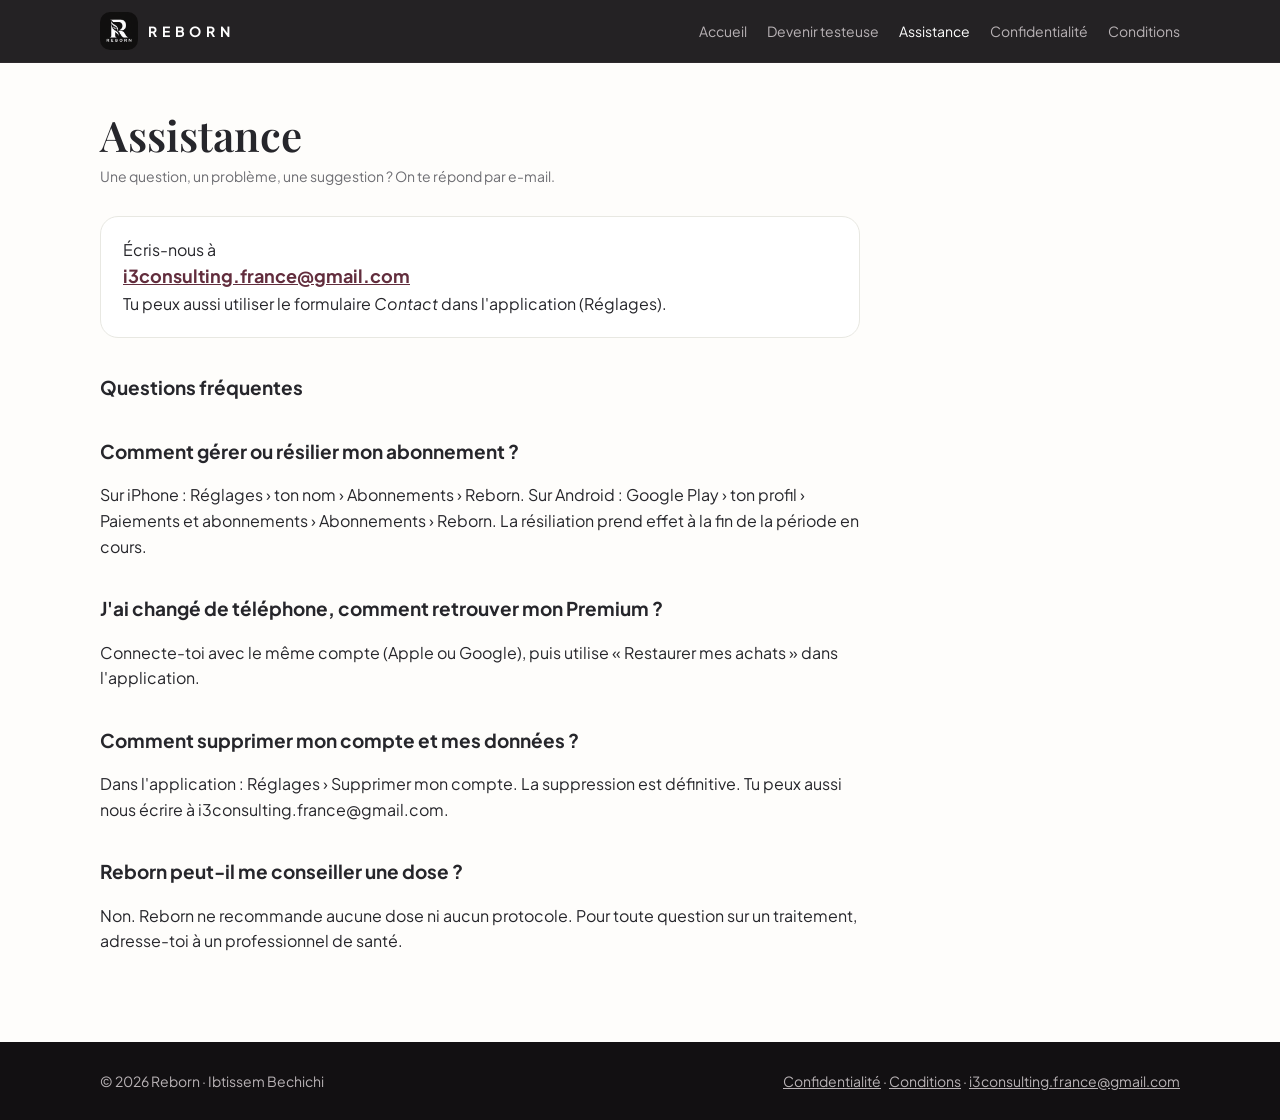
==== assistance.html @ eb5317eb "Add files via upload" ====
<!doctype html>
<html lang="fr">
<head>
<meta charset="utf-8">
<meta name="viewport" content="width=device-width, initial-scale=1, viewport-fit=cover">
<title>Assistance · Reborn</title>
<meta name="description" content="Contacter l'assistance de l'application Reborn.">
<link rel="icon" type="image/png" sizes="32x32" href="/favicon-32.png">
<link rel="apple-touch-icon" href="/apple-touch-icon.png">
<meta property="og:title" content="Assistance · Reborn">
<meta property="og:description" content="Contacter l'assistance de l'application Reborn.">
<meta property="og:image" content="https://rebornpep.fr/logo-512.png">
<link rel="preconnect" href="https://fonts.googleapis.com">
<link rel="preconnect" href="https://fonts.gstatic.com" crossorigin>
<link href="https://fonts.googleapis.com/css2?family=Playfair+Display:ital,wght@0,600;1,600&family=Plus+Jakarta+Sans:wght@400;600;700&display=swap" rel="stylesheet">
<link rel="stylesheet" href="/style.css">
</head>
<body>
<header class="site"><div class="wrap">
  <a class="brand" href="/"><img src="/logo-512.png" alt="" width="36" height="36"><span>REBORN</span></a>
  <nav class="site" aria-label="Navigation principale"><a href="/">Accueil</a><a href="/#testeuse">Devenir testeuse</a><a href="/assistance" aria-current="page">Assistance</a><a href="/confidentialite">Confidentialité</a><a href="/conditions">Conditions</a></nav>
</div></header>
<main>
<div class="wrap"><article class="legal">
<h1>Assistance</h1>
<p class="updated">Une question, un problème, une suggestion ? On te répond par e-mail.</p>
<div class="contact-box">Écris-nous à<strong><a href="mailto:i3consulting.france@gmail.com">i3consulting.france@gmail.com</a></strong>Tu peux aussi utiliser le formulaire <em>Contact</em> dans l'application (Réglages).</div>
<h2>Questions fréquentes</h2>
<h2>Comment gérer ou résilier mon abonnement ?</h2>
<p>Sur iPhone : Réglages › ton nom › Abonnements › Reborn. Sur Android : Google Play › ton profil › Paiements et abonnements › Abonnements › Reborn. La résiliation prend effet à la fin de la période en cours.</p>
<h2>J'ai changé de téléphone, comment retrouver mon Premium ?</h2>
<p>Connecte-toi avec le même compte (Apple ou Google), puis utilise « Restaurer mes achats » dans l'application.</p>
<h2>Comment supprimer mon compte et mes données ?</h2>
<p>Dans l'application : Réglages › Supprimer mon compte. La suppression est définitive. Tu peux aussi nous écrire à i3consulting.france@gmail.com.</p>
<h2>Reborn peut-il me conseiller une dose ?</h2>
<p>Non. Reborn ne recommande aucune dose ni aucun protocole. Pour toute question sur un traitement, adresse-toi à un professionnel de santé.</p>
</article></div>
</main>
<footer class="site"><div class="wrap">
  <span>© 2026 Reborn · Ibtissem Bechichi</span>
  <span><a href="/confidentialite">Confidentialité</a> · <a href="/conditions">Conditions</a> · <a href="mailto:i3consulting.france@gmail.com">i3consulting.france@gmail.com</a></span>
</div></footer>
</body>
</html>
---- style.css ----
/* Reborn : vitrine sombre et élégante (noir du logo, crème, bordeaux en accent), pages légales claires */
:root{
  --noir:#121012; --noir-2:#1C191C; --noir-line:#2E292D;
  --creme:#FEFDFB; --creme-2:#F5F2EC;
  --bordeaux:#622D3D; --bordeaux-vif:#8E4A5E; --rose:#F7EEF1;
  --sage:#9AAB99; --sage-ink:#3E6555; --sage-soft:#E1ECE7;
  --ink:#26262B; --muted:#6E6E73; --muted-dark:#B9B3B6; --line:#E8E8E2;
  --display:"Playfair Display",Georgia,"Times New Roman",serif;
  --sans:"Plus Jakarta Sans",system-ui,-apple-system,"Segoe UI",Roboto,sans-serif;
}
*{box-sizing:border-box}
html{-webkit-text-size-adjust:100%;scroll-behavior:smooth}
body{margin:0;background:var(--creme);color:var(--ink);font-family:var(--sans);font-size:16px;line-height:1.6}
img{max-width:100%;display:block}
a{color:var(--bordeaux)}
a:focus-visible,button:focus-visible,.btn:focus-visible{outline:2px solid var(--sage);outline-offset:3px}
.wrap{max-width:1120px;margin:0 auto;padding-left:max(20px,env(safe-area-inset-left));padding-right:max(20px,env(safe-area-inset-right))}

/* En-tête */
header.site{position:sticky;top:0;z-index:20;background:rgba(18,16,18,.92);backdrop-filter:blur(10px);border-bottom:1px solid var(--noir-line)}
header.site .wrap{display:flex;align-items:center;justify-content:space-between;gap:16px;padding-block:12px;flex-wrap:wrap}
.brand{display:flex;align-items:center;gap:10px;text-decoration:none;color:#fff}
.brand img{width:38px;height:38px;border-radius:10px}
.brand span{font-weight:700;letter-spacing:.34em;font-size:14px}
nav.site{display:flex;gap:20px;flex-wrap:wrap;font-size:14px}
nav.site a{color:var(--muted-dark);text-decoration:none}
nav.site a:hover,nav.site a[aria-current=page]{color:#fff}

/* Boutons */
.btn{display:inline-flex;align-items:center;gap:10px;padding:12px 20px;border-radius:14px;font-weight:700;font-size:15px;text-decoration:none;border:1.5px solid transparent;transition:transform .15s ease,background .15s ease}
.btn:hover{transform:translateY(-1px)}
.btn svg{width:22px;height:22px;flex:none}
.btn small{display:block;font-size:11px;font-weight:600;opacity:.75;line-height:1.1}
.btn .lbl{display:flex;flex-direction:column;line-height:1.2}
.btn-light{background:#fff;color:var(--noir)}
.btn-ghost{background:transparent;color:#fff;border-color:rgba(255,255,255,.35)}
.btn-bordeaux{background:var(--bordeaux);color:#fff}
.btn-sage{background:var(--sage);color:var(--noir)}
.btn[aria-disabled=true]{opacity:.55;pointer-events:none}
.ctas{display:flex;flex-wrap:wrap;gap:12px}

/* Héros */
.hero{background:radial-gradient(1200px 600px at 80% 10%,#2A1F25 0%,var(--noir) 60%);color:#fff;overflow:hidden}
.hero .wrap{display:grid;grid-template-columns:1.05fr .95fr;gap:40px;align-items:center;padding-block:72px 84px}
.eyebrow{display:inline-block;font-size:12px;font-weight:700;letter-spacing:.2em;text-transform:uppercase;color:var(--sage);margin-bottom:16px}
.hero h1{font-family:var(--display);font-weight:600;font-size:clamp(40px,6.4vw,68px);line-height:1.02;margin:0 0 20px;text-wrap:balance}
.hero h1 em{font-style:italic;color:#E8C9D2}
.hero p.lead{font-size:18px;color:var(--muted-dark);max-width:48ch;margin:0 0 28px}
.hero .fine{font-size:13px;color:#8F888C;margin-top:16px}
.phones{position:relative;height:540px}
.phone{position:absolute;width:230px;border-radius:38px;padding:9px;background:#0A090A;box-shadow:0 40px 80px rgba(0,0,0,.55),inset 0 0 0 1.5px #3A3337}
.phone img{border-radius:30px;width:100%;height:auto}
.phone.p1{left:2%;top:70px;transform:rotate(-8deg)}
.phone.p2{left:32%;top:0;z-index:2}
.phone.p3{right:0;top:90px;transform:rotate(7deg)}

/* Bandeau de confiance */
.trust{background:var(--noir-2);color:var(--muted-dark);font-size:14px}
.trust .wrap{display:flex;justify-content:center;gap:28px;flex-wrap:wrap;padding-block:16px}
.trust span::before{content:"✓";color:var(--sage);margin-right:8px;font-weight:700}

/* Sections */
section.block{padding-block:84px}
section.block h2{font-family:var(--display);font-weight:600;font-size:clamp(30px,4.4vw,44px);line-height:1.1;margin:0 0 14px;text-wrap:balance}
section.block .intro{color:var(--muted);font-size:17px;max-width:60ch;margin:0 0 40px}
.feature{display:grid;grid-template-columns:1fr 1fr;gap:56px;align-items:center;margin-bottom:72px}
.feature:last-child{margin-bottom:0}
.feature.rev .shot{order:2}
.feature .shot{justify-self:center;width:min(300px,80vw);border-radius:40px;padding:10px;background:var(--noir);box-shadow:0 30px 60px rgba(38,20,28,.18)}
.feature .shot img{border-radius:31px}
.feature .shot.doc{width:min(380px,86vw);border-radius:16px;padding:0;background:#fff;border:1px solid var(--line)}
.feature .shot.doc img{border-radius:16px}
.feature h3{font-family:var(--display);font-weight:600;font-size:clamp(26px,3.4vw,34px);line-height:1.12;margin:6px 0 12px}
.feature p{color:var(--muted);font-size:17px;margin:0 0 14px;max-width:46ch}
.tag{display:inline-block;font-size:11px;font-weight:700;letter-spacing:.14em;text-transform:uppercase;padding:4px 10px;border-radius:999px;background:var(--sage-soft);color:var(--sage-ink)}
.tag.prem{background:var(--rose);color:var(--bordeaux)}
ul.ticks{list-style:none;padding:0;margin:0;display:grid;gap:8px}
ul.ticks li{padding-left:26px;position:relative;font-size:15px}
ul.ticks li::before{content:"";position:absolute;left:0;top:7px;width:14px;height:14px;border-radius:50%;background:var(--sage)}

/* Offres */
.plans{display:grid;grid-template-columns:repeat(2,minmax(0,1fr));gap:20px;max-width:820px}
.plan{border:1px solid var(--line);border-radius:24px;padding:26px;background:#fff;min-width:0}
.plan.premium{background:var(--noir);color:#fff;border-color:var(--noir)}
.plan h3{margin:0 0 4px;font-size:20px}
.plan .price{font-family:var(--display);font-size:30px;margin:6px 0 14px}
.plan.premium ul.ticks li::before{background:#E8C9D2}
.plan .sub{font-size:13px;color:var(--muted);margin-top:14px}
.plan.premium .sub{color:var(--muted-dark)}

/* Testeuses */
.testers{background:var(--noir);color:#fff}
.testers .intro{color:var(--muted-dark)!important}
.steps{display:grid;grid-template-columns:repeat(3,minmax(0,1fr));gap:18px;margin-bottom:28px}
.step{background:var(--noir-2);border:1px solid var(--noir-line);border-radius:22px;padding:22px;min-width:0;display:flex;flex-direction:column;gap:10px}
.step .n{width:34px;height:34px;border-radius:50%;background:var(--sage);color:var(--noir);font-weight:800;display:flex;align-items:center;justify-content:center}
.step h3{margin:0;font-size:17px}
.step p{margin:0;color:var(--muted-dark);font-size:15px;flex:1}
.step .btn{align-self:flex-start;margin-top:6px}

/* FAQ */
.faq{max-width:760px}
.faq details{border-bottom:1px solid var(--line);padding:18px 0}
.faq summary{cursor:pointer;font-weight:700;font-size:17px;list-style:none;display:flex;justify-content:space-between;gap:16px}
.faq summary::after{content:"+";color:var(--bordeaux);font-size:22px;line-height:1}
.faq details[open] summary::after{content:"–"}
.faq p{color:var(--muted);margin:10px 0 0}

/* Avertissement */
.notice{background:var(--rose);border-radius:22px;padding:22px 24px;max-width:820px}
.notice h3{font-size:16px;margin:0 0 6px;color:var(--bordeaux)}
.notice p{margin:0;font-size:15px}

/* Appel final */
.final{background:var(--bordeaux);color:#fff;text-align:center}
.final .wrap{padding-block:72px;display:flex;flex-direction:column;align-items:center;gap:18px}
.final h2{font-family:var(--display);font-weight:600;font-size:clamp(30px,4.4vw,44px);margin:0;text-wrap:balance}
.final p{margin:0;color:#F2DDE3}

/* Pages légales */
article.legal{max-width:760px;padding-block:48px 72px}
article.legal h1{font-family:var(--display);font-weight:600;font-size:clamp(30px,5vw,42px);line-height:1.15;margin:0 0 6px}
article.legal .updated{color:var(--muted);font-size:14px;margin:0 0 28px}
article.legal h2{font-size:19px;margin:34px 0 8px}
article.legal ul{padding-left:22px}
article.legal li{margin-bottom:6px}
.table-wrap{overflow-x:auto;margin:12px 0}
table{border-collapse:collapse;width:100%;font-size:15px}
th,td{text-align:left;padding:10px 12px;border-bottom:1px solid var(--line);vertical-align:top}
th{font-size:12px;letter-spacing:.08em;text-transform:uppercase;color:var(--muted)}
.contact-box{border:1px solid var(--line);border-radius:18px;padding:20px 22px;background:#fff;margin:18px 0}
.contact-box strong{display:block;font-size:18px;word-break:break-all}

footer.site{background:var(--noir);color:var(--muted-dark);font-size:14px}
footer.site .wrap{display:flex;justify-content:space-between;gap:16px;flex-wrap:wrap;padding-block:28px}
footer.site a{color:var(--muted-dark)}

@media (max-width:900px){
  .hero .wrap{grid-template-columns:1fr;padding-block:48px 56px}
  .phones{height:420px;max-width:440px;width:100%;margin:0 auto}
  .phone{width:170px;border-radius:30px;padding:7px}
  .phone img{border-radius:24px}
  .phone.p2{left:30%}
  .feature,.feature.rev{grid-template-columns:1fr;gap:28px}
  .feature.rev .shot{order:0}
  .steps,.plans{grid-template-columns:1fr}
  section.block{padding-block:60px}
}
@media (max-width:420px){
  .phones{height:340px}
  .phone{width:140px}
}
@media (prefers-reduced-motion:reduce){html{scroll-behavior:auto}.btn{transition:none}}
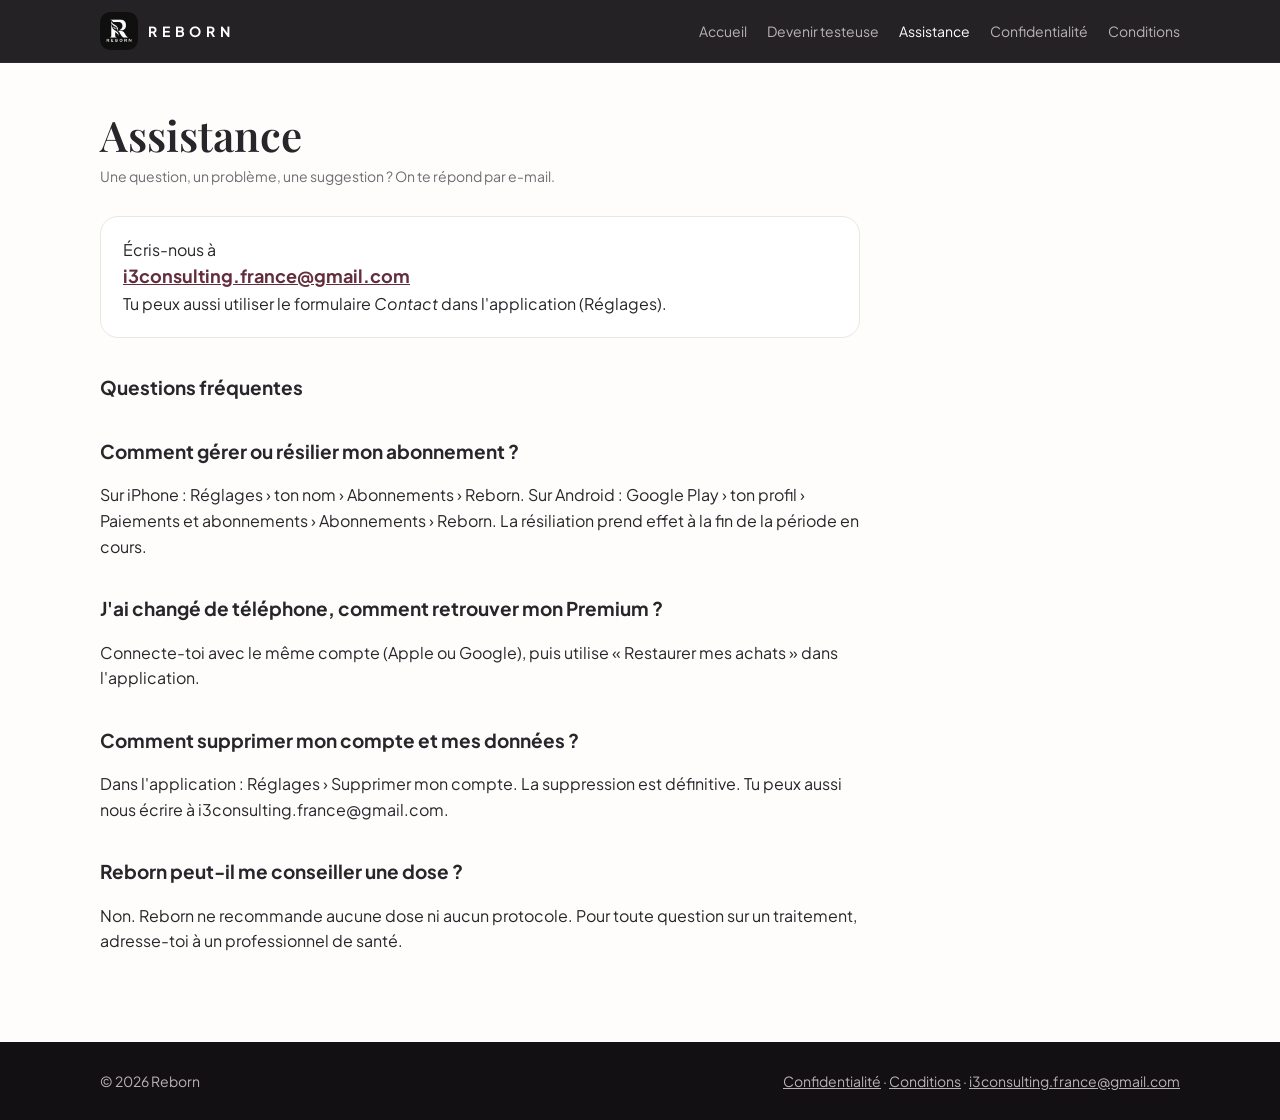
==== commit cf82b4da: "Add files via upload" ====
--- a/assistance.html
+++ b/assistance.html
@@ -37,7 +37,7 @@
 </article></div>
 </main>
 <footer class="site"><div class="wrap">
-  <span>© 2026 Reborn · Ibtissem Bechichi</span>
+  <span>© 2026 Reborn</span>
   <span><a href="/confidentialite">Confidentialité</a> · <a href="/conditions">Conditions</a> · <a href="mailto:i3consulting.france@gmail.com">i3consulting.france@gmail.com</a></span>
 </div></footer>
 </body>
--- a/style.css
+++ b/style.css
@@ -47,12 +47,12 @@
 .hero h1 em{font-style:italic;color:#E8C9D2}
 .hero p.lead{font-size:18px;color:var(--muted-dark);max-width:48ch;margin:0 0 28px}
 .hero .fine{font-size:13px;color:#8F888C;margin-top:16px}
-.phones{position:relative;height:540px}
-.phone{position:absolute;width:230px;border-radius:38px;padding:9px;background:#0A090A;box-shadow:0 40px 80px rgba(0,0,0,.55),inset 0 0 0 1.5px #3A3337}
-.phone img{border-radius:30px;width:100%;height:auto}
+.phones{position:relative;height:560px;max-width:540px;width:100%;margin:0 auto}
+.phone{position:absolute;width:210px;border-radius:38px;padding:9px;background:#0A090A;box-shadow:0 40px 80px rgba(0,0,0,.55),inset 0 0 0 1.5px #3A3337}
+.phone img{border-radius:30px;width:100%;height:auto;aspect-ratio:9/19.5;object-fit:cover}
 .phone.p1{left:2%;top:70px;transform:rotate(-8deg)}
-.phone.p2{left:32%;top:0;z-index:2}
-.phone.p3{right:0;top:90px;transform:rotate(7deg)}
+.phone.p2{left:50%;top:0;z-index:2;transform:translateX(-50%)}
+.phone.p3{right:2%;top:80px;transform:rotate(7deg)}
 
 /* Bandeau de confiance */
 .trust{background:var(--noir-2);color:var(--muted-dark);font-size:14px}
@@ -66,10 +66,11 @@
 .feature{display:grid;grid-template-columns:1fr 1fr;gap:56px;align-items:center;margin-bottom:72px}
 .feature:last-child{margin-bottom:0}
 .feature.rev .shot{order:2}
-.feature .shot{justify-self:center;width:min(300px,80vw);border-radius:40px;padding:10px;background:var(--noir);box-shadow:0 30px 60px rgba(38,20,28,.18)}
-.feature .shot img{border-radius:31px}
-.feature .shot.doc{width:min(380px,86vw);border-radius:16px;padding:0;background:#fff;border:1px solid var(--line)}
-.feature .shot.doc img{border-radius:16px}
+.feature .shot{justify-self:center;position:relative;width:min(250px,64vw);border-radius:44px;padding:9px;background:#0A090A;box-shadow:0 30px 60px rgba(38,20,28,.20),inset 0 0 0 1.5px #3A3337}
+.feature .shot img{width:100%;height:auto;aspect-ratio:9/19.5;object-fit:cover}
+.feature .shot.doc{width:min(340px,80vw);border-radius:16px;padding:0;background:#fff;box-shadow:0 24px 50px rgba(38,20,28,.14)}
+.feature .shot.doc img{aspect-ratio:auto;border-radius:16px}
+.feature .shot.doc::before{display:none}
 .feature h3{font-family:var(--display);font-weight:600;font-size:clamp(26px,3.4vw,34px);line-height:1.12;margin:6px 0 12px}
 .feature p{color:var(--muted);font-size:17px;margin:0 0 14px;max-width:46ch}
 .tag{display:inline-block;font-size:11px;font-weight:700;letter-spacing:.14em;text-transform:uppercase;padding:4px 10px;border-radius:999px;background:var(--sage-soft);color:var(--sage-ink)}
@@ -137,17 +138,34 @@
 
 @media (max-width:900px){
   .hero .wrap{grid-template-columns:1fr;padding-block:48px 56px}
-  .phones{height:420px;max-width:440px;width:100%;margin:0 auto}
-  .phone{width:170px;border-radius:30px;padding:7px}
+  .phones{height:420px;max-width:440px}
+  .phone{width:150px;border-radius:30px;padding:6px}
+  .phone::before{top:10px;height:10px;width:26%}
   .phone img{border-radius:24px}
-  .phone.p2{left:30%}
+  .phone img{border-radius:24px}
   .feature,.feature.rev{grid-template-columns:1fr;gap:28px}
   .feature.rev .shot{order:0}
   .steps,.plans{grid-template-columns:1fr}
   section.block{padding-block:60px}
 }
 @media (max-width:420px){
-  .phones{height:340px}
-  .phone{width:140px}
+  .phones{height:360px}
+  .phone{width:128px}
 }
 @media (prefers-reduced-motion:reduce){html{scroll-behavior:auto}.btn{transition:none}}
+
+.light{background:var(--creme-2)}
+.light .box{display:grid;grid-template-columns:auto 1fr auto;gap:22px;align-items:center;background:#fff;border:1px solid var(--line);border-radius:24px;padding:24px}
+.light .box img{width:64px;height:64px;border-radius:16px}
+.light .box h3{margin:0 0 4px;font-size:19px}
+.light .box p{margin:0;color:var(--muted)}
+@media (max-width:700px){.light .box{grid-template-columns:1fr;text-align:left}}
+
+/* Dynamic Island */
+.phone::before,.feature .shot::before{content:"";position:absolute;top:18px;left:50%;transform:translateX(-50%);width:30%;height:22px;border-radius:12px;background:#0A090A;z-index:3}
+.phone{border-radius:40px}
+.phone img{border-radius:32px}
+/* Écran bien contenu dans le cadre */
+.phone,.feature .shot{overflow:hidden;isolation:isolate}
+.phone img,.feature .shot img{display:block;width:100%;height:auto;aspect-ratio:390/844;object-fit:cover;background:#fff}
+.feature .shot.doc img{aspect-ratio:auto;object-fit:initial;background:none}
